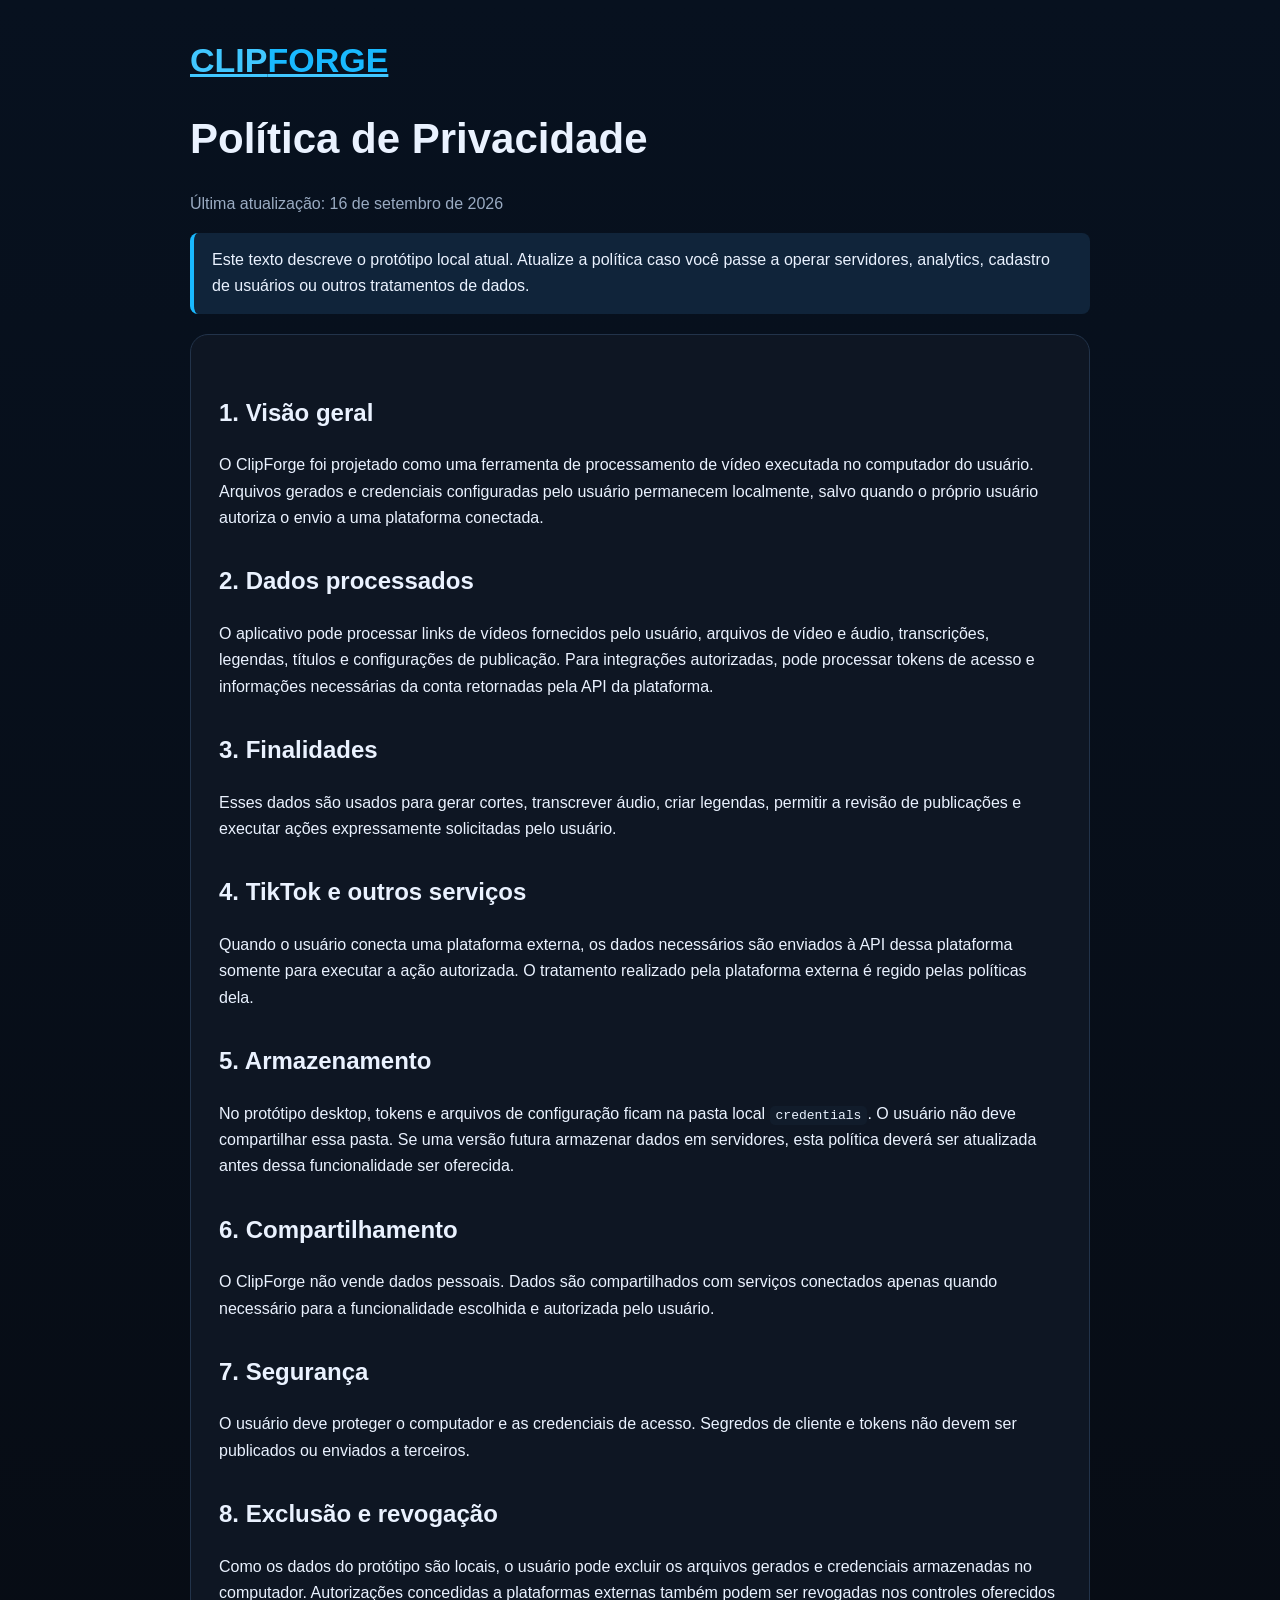
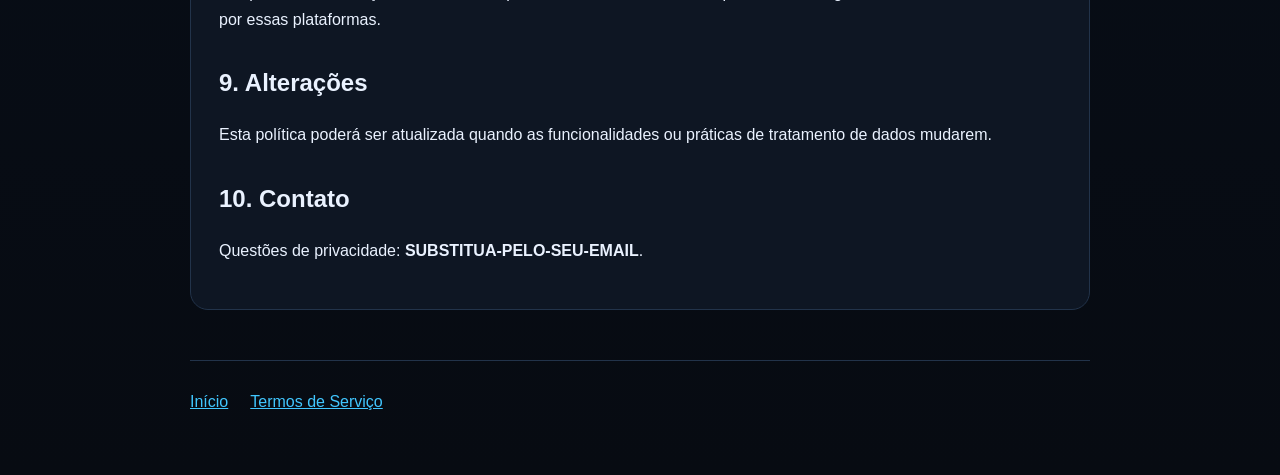
==== privacy.html @ 9e486120 "Add files via upload" ====
<!doctype html><html lang="pt-BR"><head><meta charset="utf-8"><meta name="viewport" content="width=device-width,initial-scale=1"><title>Política de Privacidade — ClipForge</title><link rel="stylesheet" href="style.css"></head><body><main class="wrap"><div class="brand"><a href="index.html">CLIP<span class="blue">FORGE</span></a></div><h1>Política de Privacidade</h1><p class="muted">Última atualização: 16 de setembro de 2026</p><div class="notice">Este texto descreve o protótipo local atual. Atualize a política caso você passe a operar servidores, analytics, cadastro de usuários ou outros tratamentos de dados.</div><section class="card"><h2>1. Visão geral</h2><p>O ClipForge foi projetado como uma ferramenta de processamento de vídeo executada no computador do usuário. Arquivos gerados e credenciais configuradas pelo usuário permanecem localmente, salvo quando o próprio usuário autoriza o envio a uma plataforma conectada.</p><h2>2. Dados processados</h2><p>O aplicativo pode processar links de vídeos fornecidos pelo usuário, arquivos de vídeo e áudio, transcrições, legendas, títulos e configurações de publicação. Para integrações autorizadas, pode processar tokens de acesso e informações necessárias da conta retornadas pela API da plataforma.</p><h2>3. Finalidades</h2><p>Esses dados são usados para gerar cortes, transcrever áudio, criar legendas, permitir a revisão de publicações e executar ações expressamente solicitadas pelo usuário.</p><h2>4. TikTok e outros serviços</h2><p>Quando o usuário conecta uma plataforma externa, os dados necessários são enviados à API dessa plataforma somente para executar a ação autorizada. O tratamento realizado pela plataforma externa é regido pelas políticas dela.</p><h2>5. Armazenamento</h2><p>No protótipo desktop, tokens e arquivos de configuração ficam na pasta local <code>credentials</code>. O usuário não deve compartilhar essa pasta. Se uma versão futura armazenar dados em servidores, esta política deverá ser atualizada antes dessa funcionalidade ser oferecida.</p><h2>6. Compartilhamento</h2><p>O ClipForge não vende dados pessoais. Dados são compartilhados com serviços conectados apenas quando necessário para a funcionalidade escolhida e autorizada pelo usuário.</p><h2>7. Segurança</h2><p>O usuário deve proteger o computador e as credenciais de acesso. Segredos de cliente e tokens não devem ser publicados ou enviados a terceiros.</p><h2>8. Exclusão e revogação</h2><p>Como os dados do protótipo são locais, o usuário pode excluir os arquivos gerados e credenciais armazenadas no computador. Autorizações concedidas a plataformas externas também podem ser revogadas nos controles oferecidos por essas plataformas.</p><h2>9. Alterações</h2><p>Esta política poderá ser atualizada quando as funcionalidades ou práticas de tratamento de dados mudarem.</p><h2>10. Contato</h2><p>Questões de privacidade: <strong>SUBSTITUA-PELO-SEU-EMAIL</strong>.</p></section><footer><div class="links"><a href="index.html">Início</a><a href="terms.html">Termos de Serviço</a></div></footer></main></body></html>
---- style.css ----
:root{font-family:Inter,Segoe UI,Arial,sans-serif;color:#eaf2ff;background:#070b12}body{margin:0;background:linear-gradient(180deg,#07111f,#070b12);line-height:1.65}.wrap{max-width:900px;margin:auto;padding:32px 22px}header{padding:56px 0 32px}.brand{font-size:34px;font-weight:800}.blue{color:#19b9ff}.card{background:#0e1623;border:1px solid #22334a;border-radius:18px;padding:28px;margin:20px 0}h1{font-size:42px;line-height:1.1}h2{margin-top:30px}a{color:#41c7ff}footer{border-top:1px solid #22334a;margin-top:50px;padding:28px 0}.links{display:flex;gap:22px;flex-wrap:wrap}.muted{color:#9aabc2}.notice{background:#10243a;border-left:4px solid #19b9ff;padding:14px 18px;border-radius:8px}code{background:#111c2b;padding:2px 6px;border-radius:5px}
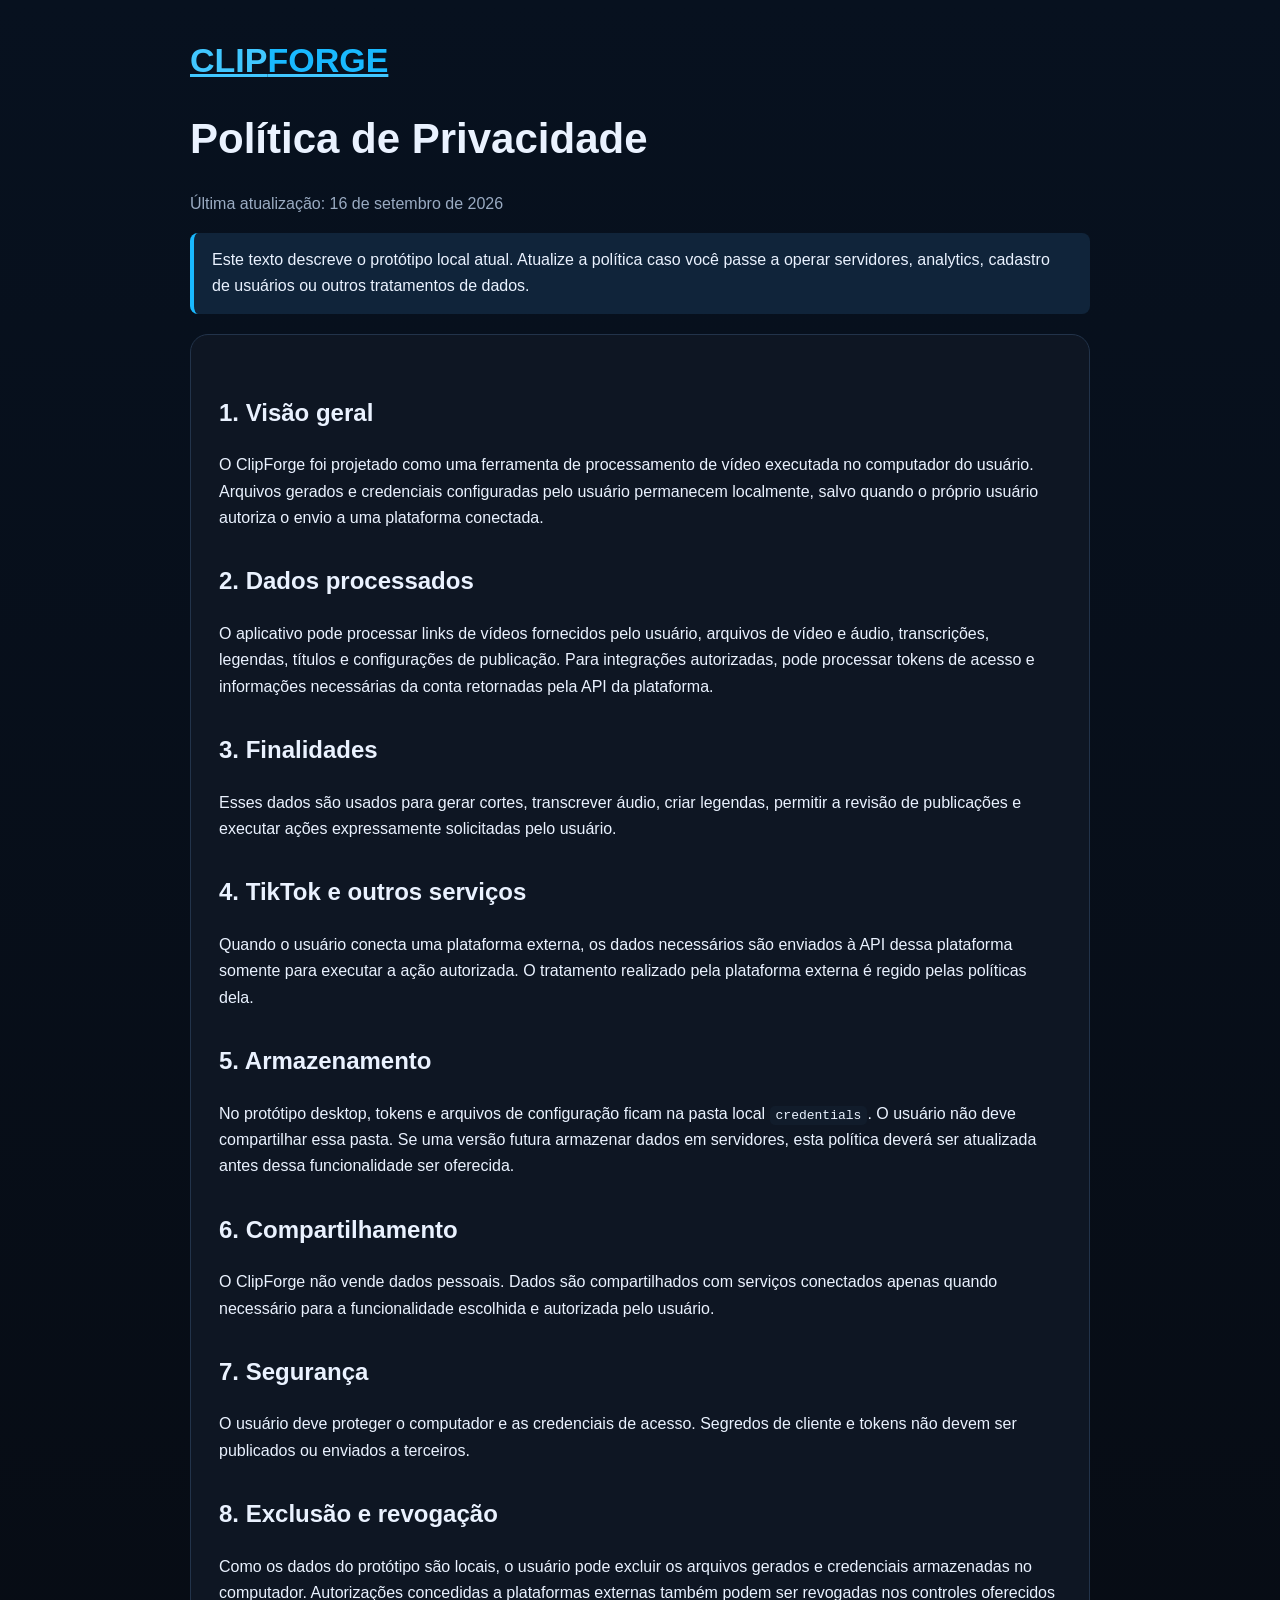
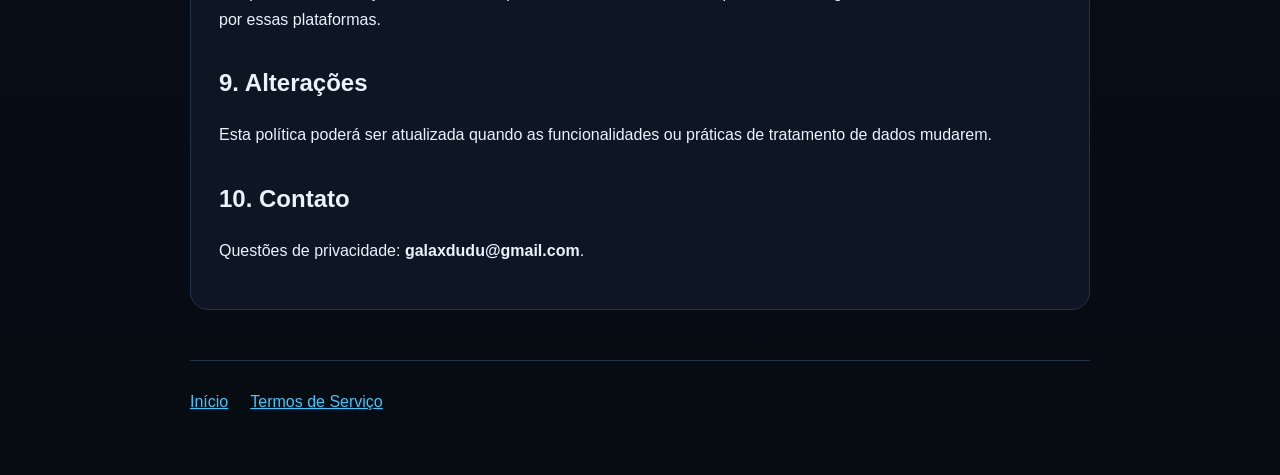
==== commit ddd237a9: "privacy.html" ====
--- a/privacy.html
+++ b/privacy.html
@@ -1 +1 @@
-<!doctype html><html lang="pt-BR"><head><meta charset="utf-8"><meta name="viewport" content="width=device-width,initial-scale=1"><title>Política de Privacidade — ClipForge</title><link rel="stylesheet" href="style.css"></head><body><main class="wrap"><div class="brand"><a href="index.html">CLIP<span class="blue">FORGE</span></a></div><h1>Política de Privacidade</h1><p class="muted">Última atualização: 16 de setembro de 2026</p><div class="notice">Este texto descreve o protótipo local atual. Atualize a política caso você passe a operar servidores, analytics, cadastro de usuários ou outros tratamentos de dados.</div><section class="card"><h2>1. Visão geral</h2><p>O ClipForge foi projetado como uma ferramenta de processamento de vídeo executada no computador do usuário. Arquivos gerados e credenciais configuradas pelo usuário permanecem localmente, salvo quando o próprio usuário autoriza o envio a uma plataforma conectada.</p><h2>2. Dados processados</h2><p>O aplicativo pode processar links de vídeos fornecidos pelo usuário, arquivos de vídeo e áudio, transcrições, legendas, títulos e configurações de publicação. Para integrações autorizadas, pode processar tokens de acesso e informações necessárias da conta retornadas pela API da plataforma.</p><h2>3. Finalidades</h2><p>Esses dados são usados para gerar cortes, transcrever áudio, criar legendas, permitir a revisão de publicações e executar ações expressamente solicitadas pelo usuário.</p><h2>4. TikTok e outros serviços</h2><p>Quando o usuário conecta uma plataforma externa, os dados necessários são enviados à API dessa plataforma somente para executar a ação autorizada. O tratamento realizado pela plataforma externa é regido pelas políticas dela.</p><h2>5. Armazenamento</h2><p>No protótipo desktop, tokens e arquivos de configuração ficam na pasta local <code>credentials</code>. O usuário não deve compartilhar essa pasta. Se uma versão futura armazenar dados em servidores, esta política deverá ser atualizada antes dessa funcionalidade ser oferecida.</p><h2>6. Compartilhamento</h2><p>O ClipForge não vende dados pessoais. Dados são compartilhados com serviços conectados apenas quando necessário para a funcionalidade escolhida e autorizada pelo usuário.</p><h2>7. Segurança</h2><p>O usuário deve proteger o computador e as credenciais de acesso. Segredos de cliente e tokens não devem ser publicados ou enviados a terceiros.</p><h2>8. Exclusão e revogação</h2><p>Como os dados do protótipo são locais, o usuário pode excluir os arquivos gerados e credenciais armazenadas no computador. Autorizações concedidas a plataformas externas também podem ser revogadas nos controles oferecidos por essas plataformas.</p><h2>9. Alterações</h2><p>Esta política poderá ser atualizada quando as funcionalidades ou práticas de tratamento de dados mudarem.</p><h2>10. Contato</h2><p>Questões de privacidade: <strong>SUBSTITUA-PELO-SEU-EMAIL</strong>.</p></section><footer><div class="links"><a href="index.html">Início</a><a href="terms.html">Termos de Serviço</a></div></footer></main></body></html>
+<!doctype html><html lang="pt-BR"><head><meta charset="utf-8"><meta name="viewport" content="width=device-width,initial-scale=1"><title>Política de Privacidade — ClipForge</title><link rel="stylesheet" href="style.css"></head><body><main class="wrap"><div class="brand"><a href="index.html">CLIP<span class="blue">FORGE</span></a></div><h1>Política de Privacidade</h1><p class="muted">Última atualização: 16 de setembro de 2026</p><div class="notice">Este texto descreve o protótipo local atual. Atualize a política caso você passe a operar servidores, analytics, cadastro de usuários ou outros tratamentos de dados.</div><section class="card"><h2>1. Visão geral</h2><p>O ClipForge foi projetado como uma ferramenta de processamento de vídeo executada no computador do usuário. Arquivos gerados e credenciais configuradas pelo usuário permanecem localmente, salvo quando o próprio usuário autoriza o envio a uma plataforma conectada.</p><h2>2. Dados processados</h2><p>O aplicativo pode processar links de vídeos fornecidos pelo usuário, arquivos de vídeo e áudio, transcrições, legendas, títulos e configurações de publicação. Para integrações autorizadas, pode processar tokens de acesso e informações necessárias da conta retornadas pela API da plataforma.</p><h2>3. Finalidades</h2><p>Esses dados são usados para gerar cortes, transcrever áudio, criar legendas, permitir a revisão de publicações e executar ações expressamente solicitadas pelo usuário.</p><h2>4. TikTok e outros serviços</h2><p>Quando o usuário conecta uma plataforma externa, os dados necessários são enviados à API dessa plataforma somente para executar a ação autorizada. O tratamento realizado pela plataforma externa é regido pelas políticas dela.</p><h2>5. Armazenamento</h2><p>No protótipo desktop, tokens e arquivos de configuração ficam na pasta local <code>credentials</code>. O usuário não deve compartilhar essa pasta. Se uma versão futura armazenar dados em servidores, esta política deverá ser atualizada antes dessa funcionalidade ser oferecida.</p><h2>6. Compartilhamento</h2><p>O ClipForge não vende dados pessoais. Dados são compartilhados com serviços conectados apenas quando necessário para a funcionalidade escolhida e autorizada pelo usuário.</p><h2>7. Segurança</h2><p>O usuário deve proteger o computador e as credenciais de acesso. Segredos de cliente e tokens não devem ser publicados ou enviados a terceiros.</p><h2>8. Exclusão e revogação</h2><p>Como os dados do protótipo são locais, o usuário pode excluir os arquivos gerados e credenciais armazenadas no computador. Autorizações concedidas a plataformas externas também podem ser revogadas nos controles oferecidos por essas plataformas.</p><h2>9. Alterações</h2><p>Esta política poderá ser atualizada quando as funcionalidades ou práticas de tratamento de dados mudarem.</p><h2>10. Contato</h2><p>Questões de privacidade: <strong>galaxdudu@gmail.com</strong>.</p></section><footer><div class="links"><a href="index.html">Início</a><a href="terms.html">Termos de Serviço</a></div></footer></main></body></html>
